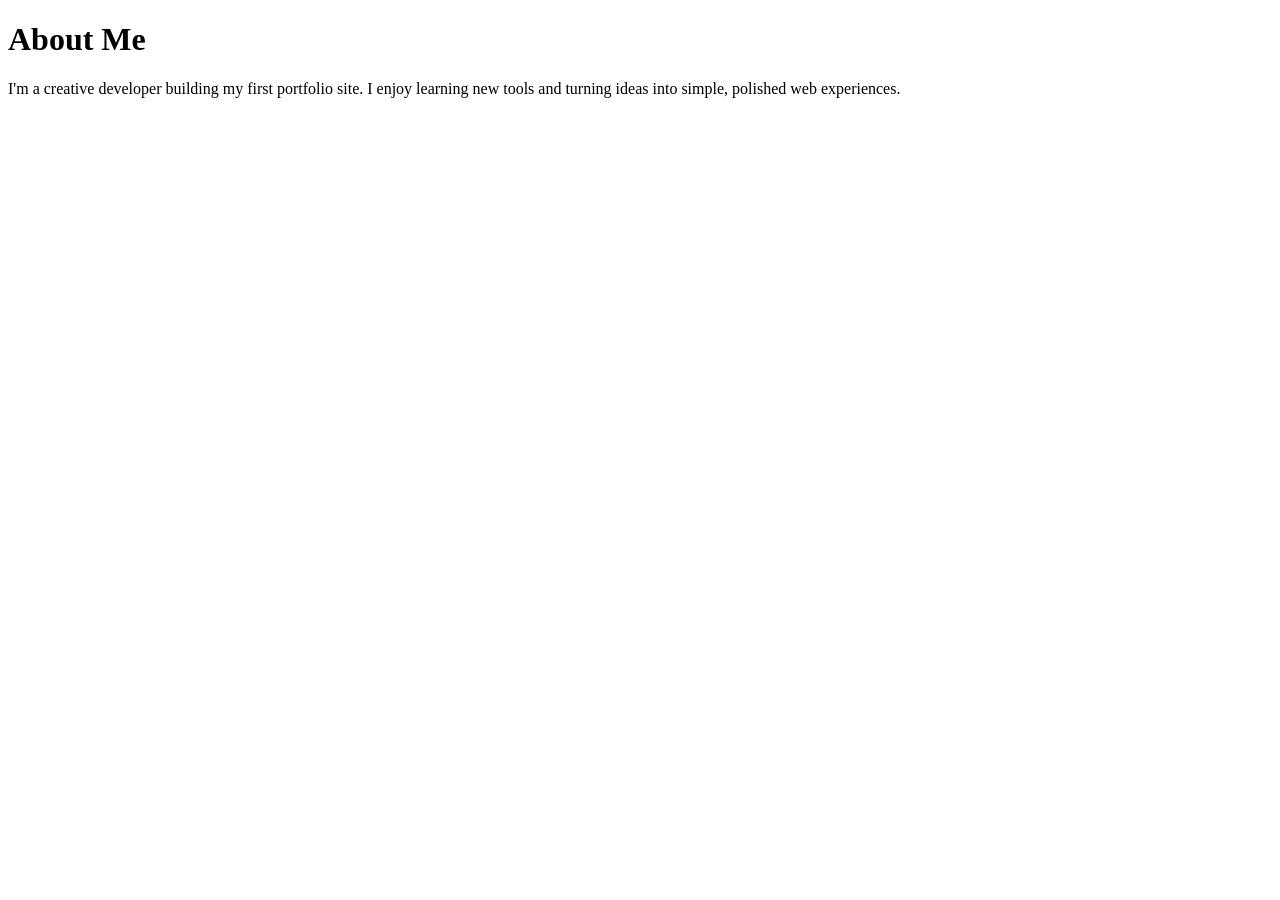
==== about.html @ ddbb2f2f "add About page and link from homepage Co-authored-by: Cursor <cursoragent@cursor.com>" ====
<!DOCTYPE html>
<html lang="en">
<head>
  <meta charset="UTF-8">
  <meta name="viewport" content="width=device-width, initial-scale=1.0">
  <title>About Me</title>
</head>
<body>
  <h1>About Me</h1>
  <p>I'm a creative developer building my first portfolio site. I enjoy learning new tools and turning ideas into simple, polished web experiences.</p>
</body>
</html>
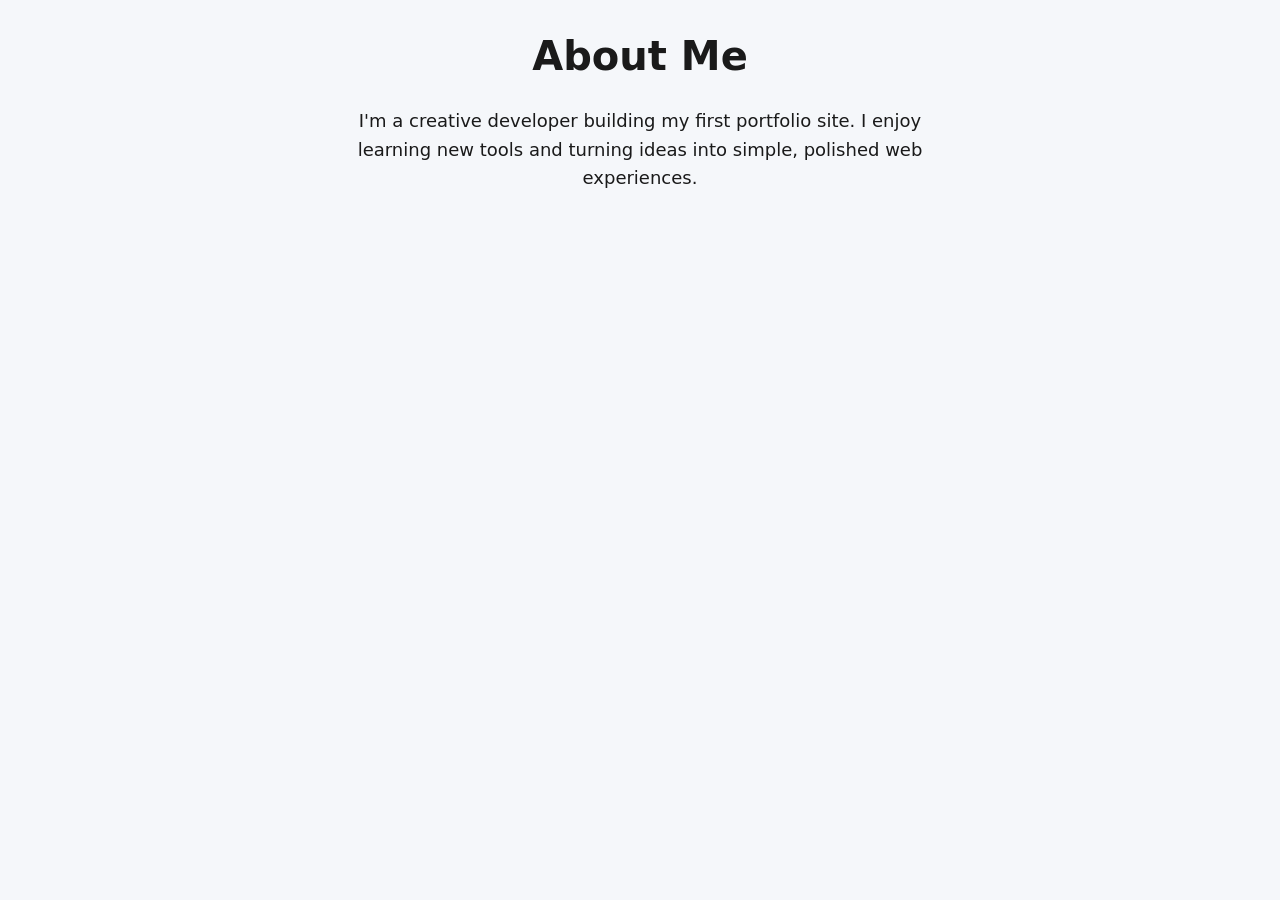
==== commit 79c5d7cd: "add styles and responsive layout Co-authored-by: Cursor <cursoragent@cursor.com>" ====
--- a/about.html
+++ b/about.html
@@ -4,6 +4,7 @@
   <meta charset="UTF-8">
   <meta name="viewport" content="width=device-width, initial-scale=1.0">
   <title>About Me</title>
+  <link rel="stylesheet" href="styles.css">
 </head>
 <body>
   <h1>About Me</h1>
--- a/styles.css
+++ b/styles.css
@@ -0,0 +1,71 @@
+*,
+*::before,
+*::after {
+  box-sizing: border-box;
+}
+
+html {
+  -webkit-text-size-adjust: 100%;
+}
+
+body {
+  margin: 0;
+  min-height: 100vh;
+  padding: clamp(1.25rem, 5vw, 2rem) clamp(1rem, 4vw, 1.5rem);
+  font-family: system-ui, -apple-system, "Segoe UI", Roboto, "Helvetica Neue", Arial, sans-serif;
+  background-color: #f5f7fa;
+  color: #1a1a1a;
+  text-align: center;
+  line-height: 1.6;
+  max-width: 100%;
+  overflow-x: hidden;
+}
+
+body > * {
+  max-width: min(36rem, 100%);
+  margin-left: auto;
+  margin-right: auto;
+}
+
+h1 {
+  font-size: clamp(1.75rem, 5vw, 2.5rem);
+  line-height: 1.2;
+  margin-top: 0;
+}
+
+p {
+  font-size: clamp(1rem, 2.5vw, 1.125rem);
+}
+
+a {
+  color: #1a365d;
+}
+
+a:hover {
+  color: #2c5282;
+}
+
+button {
+  background-color: #1a365d;
+  color: white;
+  border: none;
+  padding: 0.75rem 1.5rem;
+  font-size: 1rem;
+  border-radius: 8px;
+  cursor: pointer;
+  transition: background-color 0.2s ease;
+  min-height: 44px;
+  min-width: 44px;
+}
+
+button:hover {
+  background-color: #2c5282;
+}
+
+@media (max-width: 480px) {
+  button {
+    display: block;
+    width: 100%;
+    max-width: 20rem;
+  }
+}
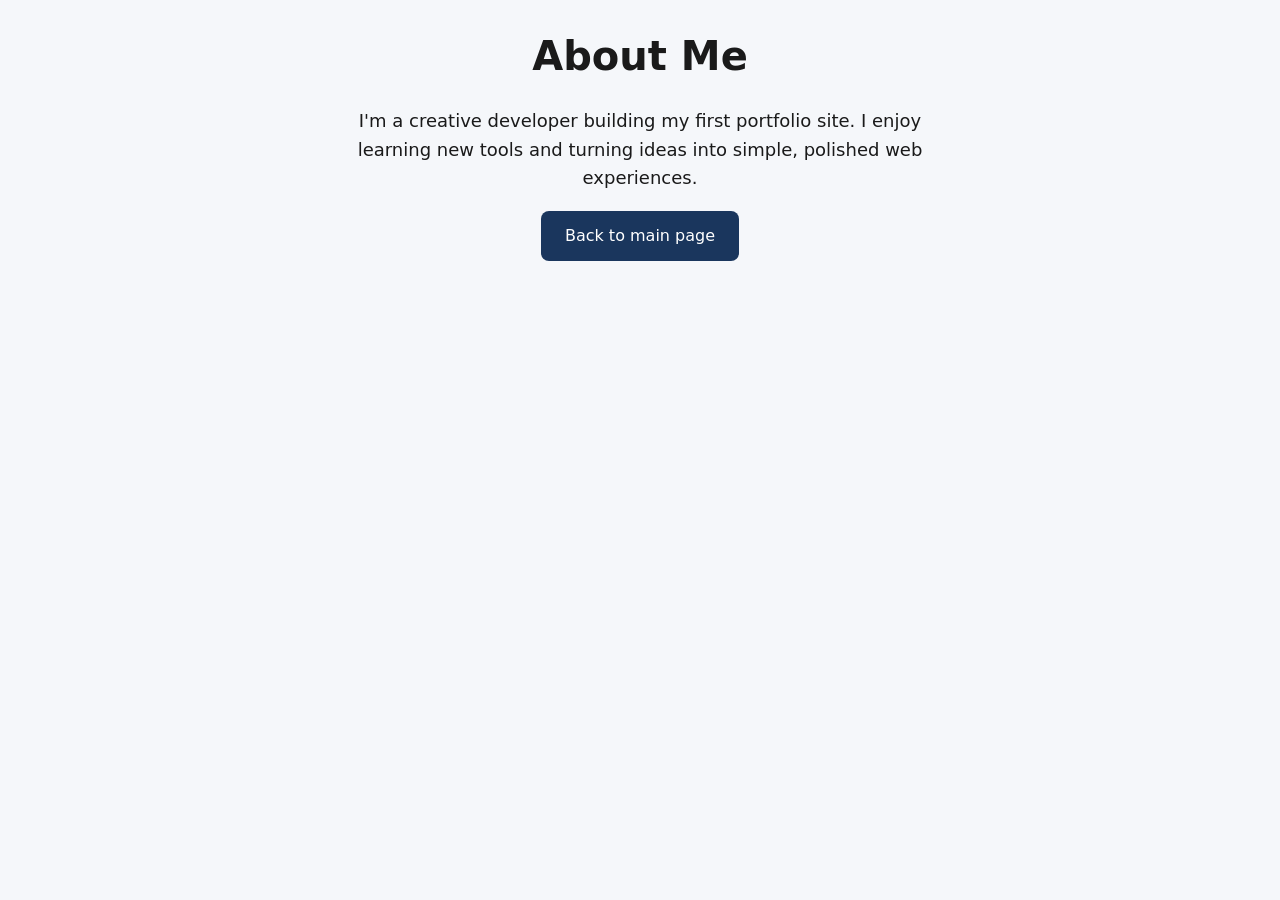
==== commit 57a7ba2f: "Add Back to main page button on About page Co-authored-by: Cursor <cursoragent@cursor.com>" ====
--- a/about.html
+++ b/about.html
@@ -9,5 +9,6 @@
 <body>
   <h1>About Me</h1>
   <p>I'm a creative developer building my first portfolio site. I enjoy learning new tools and turning ideas into simple, polished web experiences.</p>
+  <a href="index.html" class="button">Back to main page</a>
 </body>
 </html>
--- a/styles.css
+++ b/styles.css
@@ -45,7 +45,8 @@
   color: #2c5282;
 }
 
-button {
+button,
+a.button {
   background-color: #1a365d;
   color: white;
   border: none;
@@ -56,14 +57,19 @@
   transition: background-color 0.2s ease;
   min-height: 44px;
   min-width: 44px;
+  text-decoration: none;
+  display: inline-block;
 }
 
-button:hover {
+button:hover,
+a.button:hover {
   background-color: #2c5282;
+  color: white;
 }
 
 @media (max-width: 480px) {
-  button {
+  button,
+  a.button {
     display: block;
     width: 100%;
     max-width: 20rem;
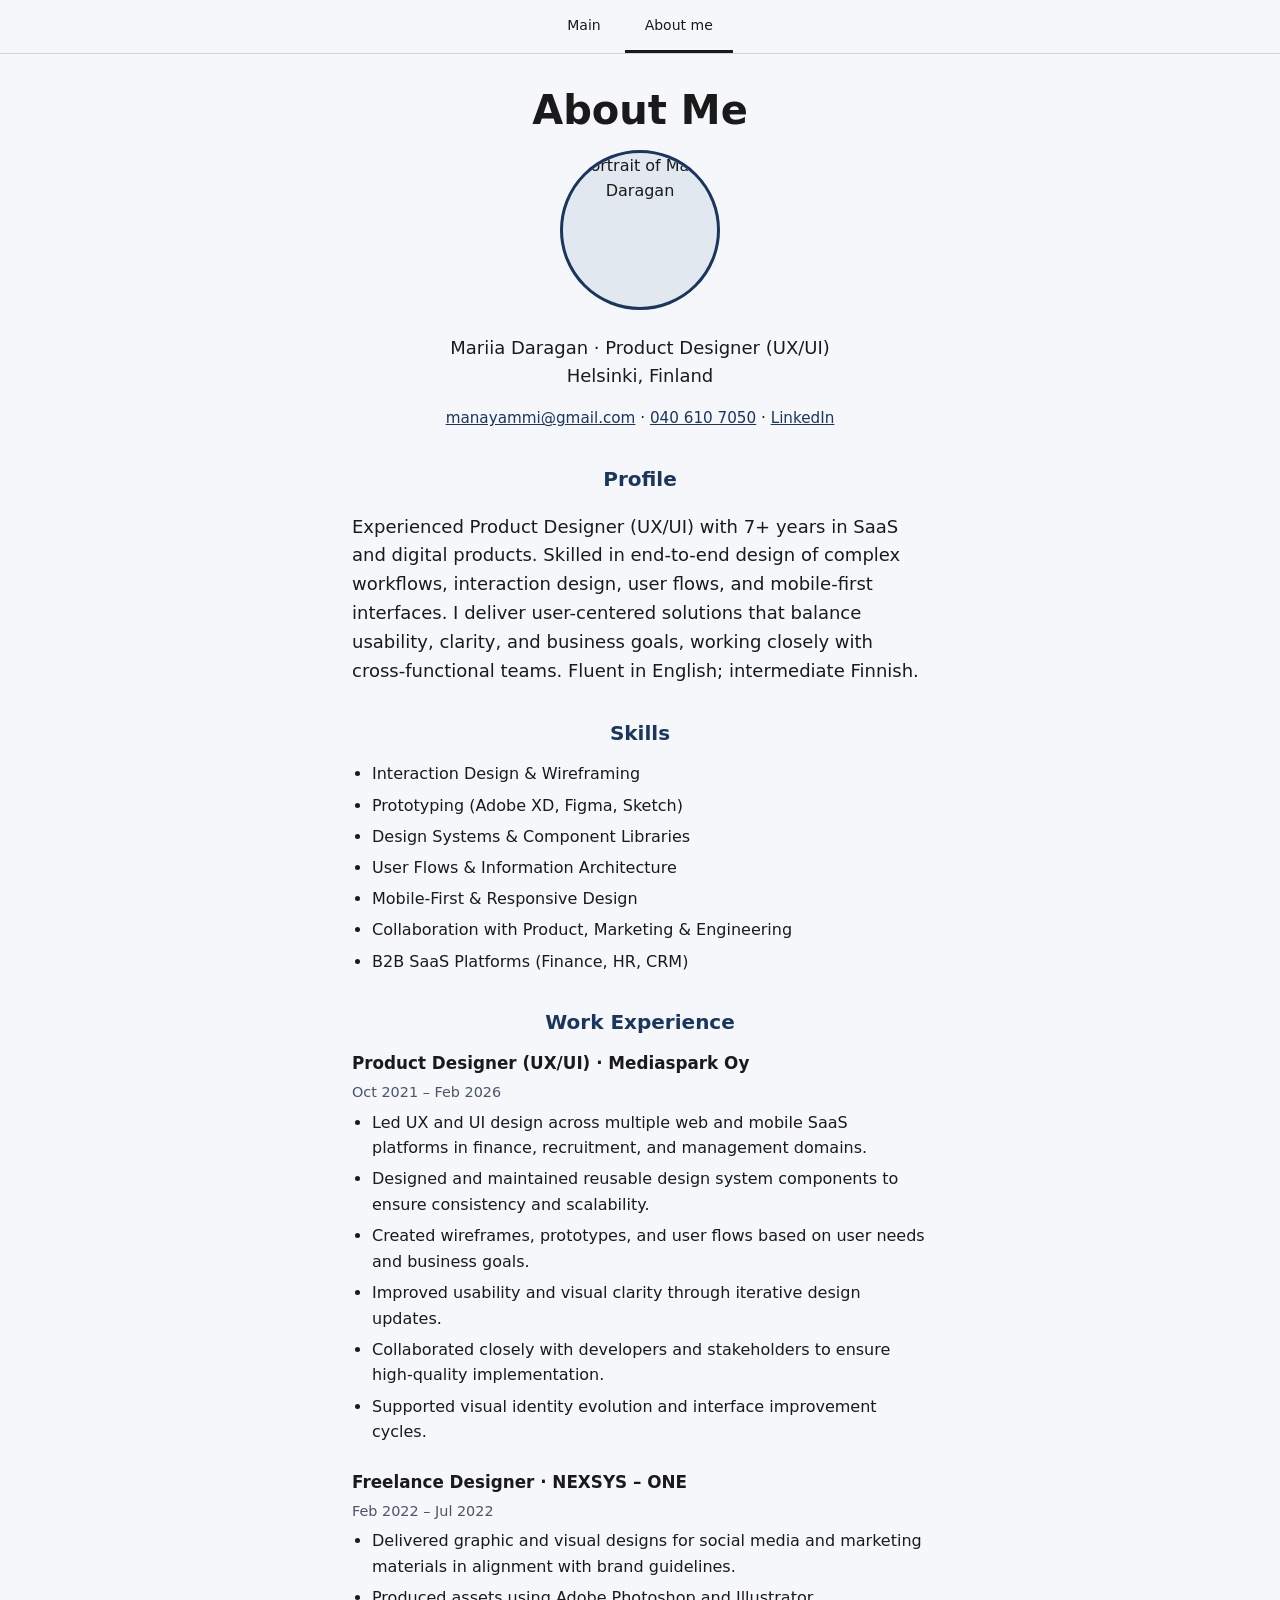
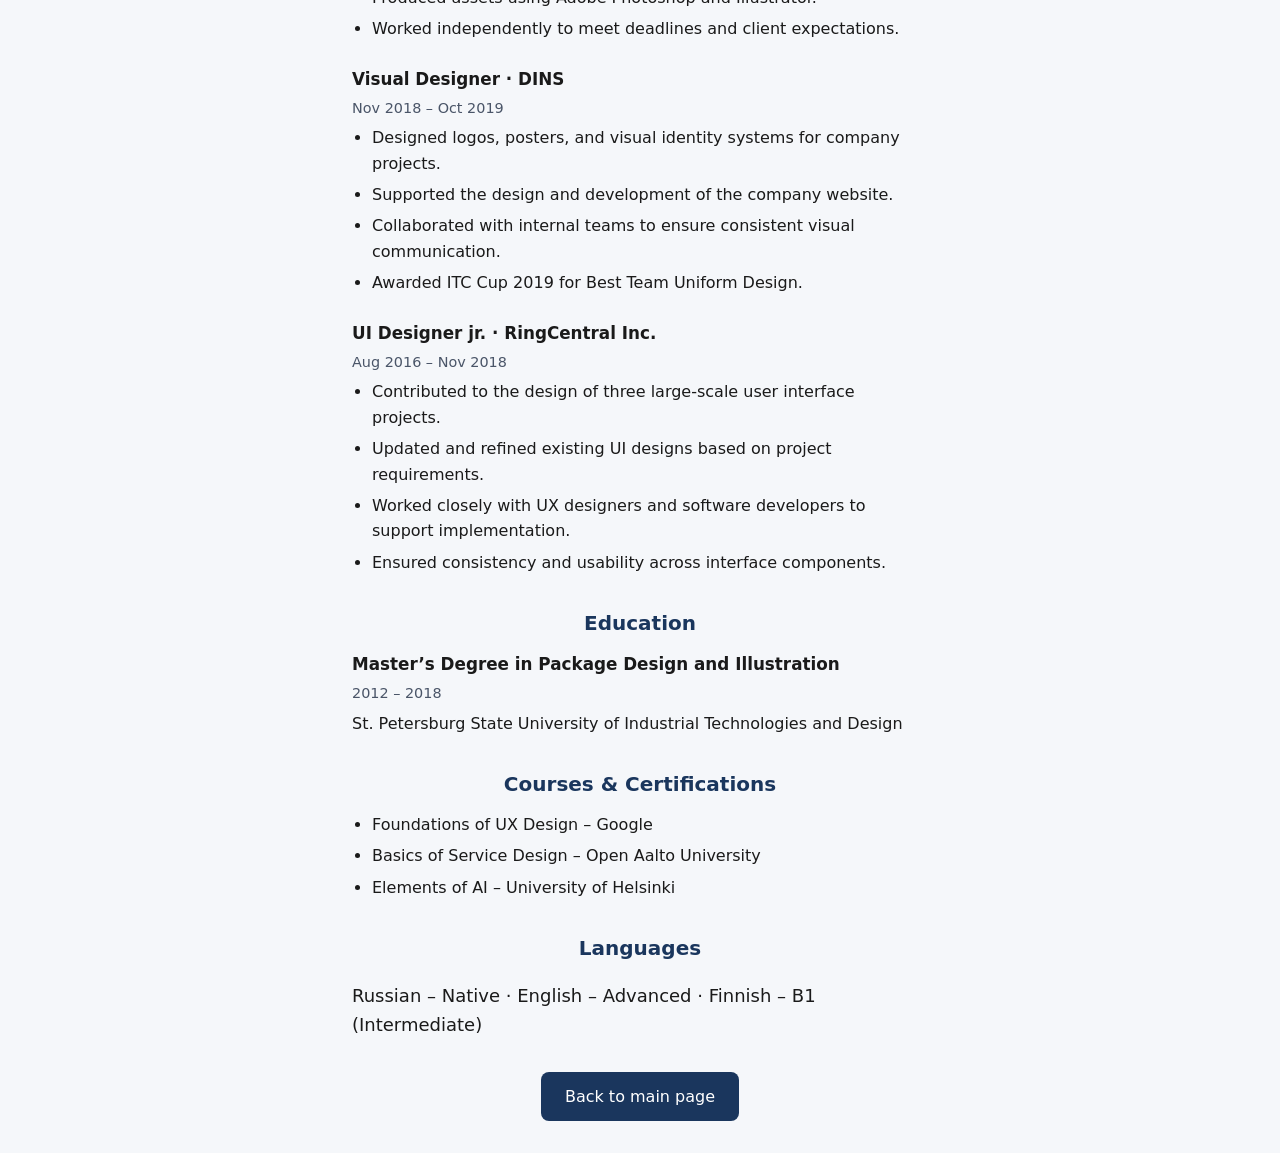
==== commit 0e925063: "Add CV content, navigation tabs, and profile photo placeholder Co-authored-by: Cursor <cursoragent@c" ====
--- a/about.html
+++ b/about.html
@@ -7,8 +7,117 @@
   <link rel="stylesheet" href="styles.css">
 </head>
 <body>
+  <header class="site-header">
+    <nav class="site-nav" aria-label="Main navigation">
+      <a href="index.html" class="nav-tab">Main</a>
+      <a href="about.html" class="nav-tab active">About me</a>
+    </nav>
+  </header>
+
   <h1>About Me</h1>
-  <p>I'm a creative developer building my first portfolio site. I enjoy learning new tools and turning ideas into simple, polished web experiences.</p>
+
+  <div class="profile-photo">
+    <img src="images/profile.jpg" alt="Portrait of Mariia Daragan">
+  </div>
+
+  <p class="intro">Mariia Daragan · Product Designer (UX/UI)<br>Helsinki, Finland</p>
+  <p class="contact">
+    <a href="mailto:manayammi@gmail.com">manayammi@gmail.com</a> ·
+    <a href="tel:+358406107050">040 610 7050</a> ·
+    <a href="https://www.linkedin.com/in/mariiadaragan" target="_blank" rel="noopener noreferrer">LinkedIn</a>
+  </p>
+
+  <section class="about-section">
+    <h2>Profile</h2>
+    <p>Experienced Product Designer (UX/UI) with 7+ years in SaaS and digital products. Skilled in end-to-end design of complex workflows, interaction design, user flows, and mobile-first interfaces. I deliver user-centered solutions that balance usability, clarity, and business goals, working closely with cross-functional teams. Fluent in English; intermediate Finnish.</p>
+  </section>
+
+  <section class="about-section">
+    <h2>Skills</h2>
+    <ul>
+      <li>Interaction Design &amp; Wireframing</li>
+      <li>Prototyping (Adobe XD, Figma, Sketch)</li>
+      <li>Design Systems &amp; Component Libraries</li>
+      <li>User Flows &amp; Information Architecture</li>
+      <li>Mobile-First &amp; Responsive Design</li>
+      <li>Collaboration with Product, Marketing &amp; Engineering</li>
+      <li>B2B SaaS Platforms (Finance, HR, CRM)</li>
+    </ul>
+  </section>
+
+  <section class="about-section">
+    <h2>Work Experience</h2>
+
+    <article class="job">
+      <h3>Product Designer (UX/UI) · Mediaspark Oy</h3>
+      <p class="dates">Oct 2021 – Feb 2026</p>
+      <ul>
+        <li>Led UX and UI design across multiple web and mobile SaaS platforms in finance, recruitment, and management domains.</li>
+        <li>Designed and maintained reusable design system components to ensure consistency and scalability.</li>
+        <li>Created wireframes, prototypes, and user flows based on user needs and business goals.</li>
+        <li>Improved usability and visual clarity through iterative design updates.</li>
+        <li>Collaborated closely with developers and stakeholders to ensure high-quality implementation.</li>
+        <li>Supported visual identity evolution and interface improvement cycles.</li>
+      </ul>
+    </article>
+
+    <article class="job">
+      <h3>Freelance Designer · NEXSYS – ONE</h3>
+      <p class="dates">Feb 2022 – Jul 2022</p>
+      <ul>
+        <li>Delivered graphic and visual designs for social media and marketing materials in alignment with brand guidelines.</li>
+        <li>Produced assets using Adobe Photoshop and Illustrator.</li>
+        <li>Worked independently to meet deadlines and client expectations.</li>
+      </ul>
+    </article>
+
+    <article class="job">
+      <h3>Visual Designer · DINS</h3>
+      <p class="dates">Nov 2018 – Oct 2019</p>
+      <ul>
+        <li>Designed logos, posters, and visual identity systems for company projects.</li>
+        <li>Supported the design and development of the company website.</li>
+        <li>Collaborated with internal teams to ensure consistent visual communication.</li>
+        <li>Awarded ITC Cup 2019 for Best Team Uniform Design.</li>
+      </ul>
+    </article>
+
+    <article class="job">
+      <h3>UI Designer jr. · RingCentral Inc.</h3>
+      <p class="dates">Aug 2016 – Nov 2018</p>
+      <ul>
+        <li>Contributed to the design of three large-scale user interface projects.</li>
+        <li>Updated and refined existing UI designs based on project requirements.</li>
+        <li>Worked closely with UX designers and software developers to support implementation.</li>
+        <li>Ensured consistency and usability across interface components.</li>
+      </ul>
+    </article>
+  </section>
+
+  <section class="about-section">
+    <h2>Education</h2>
+
+    <article class="job">
+      <h3>Master’s Degree in Package Design and Illustration</h3>
+      <p class="dates">2012 – 2018</p>
+      <p class="school">St. Petersburg State University of Industrial Technologies and Design</p>
+    </article>
+  </section>
+
+  <section class="about-section">
+    <h2>Courses &amp; Certifications</h2>
+    <ul>
+      <li>Foundations of UX Design – Google</li>
+      <li>Basics of Service Design – Open Aalto University</li>
+      <li>Elements of AI – University of Helsinki</li>
+    </ul>
+  </section>
+
+  <section class="about-section">
+    <h2>Languages</h2>
+    <p>Russian – Native · English – Advanced · Finnish – B1 (Intermediate)</p>
+  </section>
+
   <a href="index.html" class="button">Back to main page</a>
 </body>
 </html>
--- a/styles.css
+++ b/styles.css
@@ -21,20 +21,135 @@
   overflow-x: hidden;
 }
 
-body > * {
+body > *:not(.site-header) {
   max-width: min(36rem, 100%);
   margin-left: auto;
   margin-right: auto;
+}
+
+.site-header {
+  background-color: #f5f7fa;
+  border-bottom: 1px solid #d1d5db;
+  margin: calc(-1 * clamp(1.25rem, 5vw, 2rem)) calc(-1 * clamp(1rem, 4vw, 1.5rem)) 2rem;
+  padding: 0 clamp(1rem, 4vw, 1.5rem);
+}
+
+.site-nav {
+  display: flex;
+  justify-content: center;
+  gap: 0.25rem;
+  max-width: min(36rem, 100%);
+  margin: 0 auto;
+}
+
+.nav-tab {
+  padding: 0.85rem 1.25rem;
+  text-decoration: none;
+  color: #1a1a1a;
+  background-color: transparent;
+  font-size: 0.875rem;
+  font-weight: 500;
+  border-bottom: 3px solid transparent;
+  transition: border-color 0.2s ease;
+}
+
+.nav-tab:hover {
+  color: #1a1a1a;
+}
+
+.nav-tab.active {
+  color: #1a1a1a;
+  border-bottom-color: #1a1a1a;
+}
+
+.nav-tab.active:hover {
+  color: #1a1a1a;
 }
 
 h1 {
   font-size: clamp(1.75rem, 5vw, 2.5rem);
   line-height: 1.2;
   margin-top: 0;
+  margin-bottom: 1rem;
+}
+
+.profile-photo {
+  width: clamp(8rem, 40vw, 10rem);
+  height: clamp(8rem, 40vw, 10rem);
+  aspect-ratio: 1;
+  margin: 0 auto 1.5rem;
+  border-radius: 50%;
+  overflow: hidden;
+  background-color: #e2e8f0;
+  border: 3px solid #1a365d;
+}
+
+.profile-photo img {
+  width: 100%;
+  height: 100%;
+  object-fit: cover;
+  display: block;
+  border-radius: 50%;
 }
 
 p {
   font-size: clamp(1rem, 2.5vw, 1.125rem);
+}
+
+.intro {
+  font-weight: 500;
+  margin-bottom: 0.5rem;
+}
+
+.contact {
+  font-size: 0.95rem;
+  margin-bottom: 2rem;
+}
+
+.about-section {
+  text-align: left;
+  margin-bottom: 2rem;
+}
+
+.about-section h2 {
+  font-size: 1.25rem;
+  color: #1a365d;
+  margin-bottom: 0.75rem;
+  text-align: center;
+}
+
+.about-section ul {
+  padding-left: 1.25rem;
+  margin: 0;
+}
+
+.about-section li {
+  margin-bottom: 0.35rem;
+}
+
+.job {
+  margin-bottom: 1.5rem;
+}
+
+.job:last-child {
+  margin-bottom: 0;
+}
+
+.job h3 {
+  font-size: 1.05rem;
+  margin: 0 0 0.25rem;
+}
+
+.job .dates {
+  font-size: 0.9rem;
+  color: #4a5568;
+  margin: 0 0 0.35rem;
+}
+
+.job .school {
+  font-size: 1rem;
+  font-weight: normal;
+  margin: 0;
 }
 
 a {
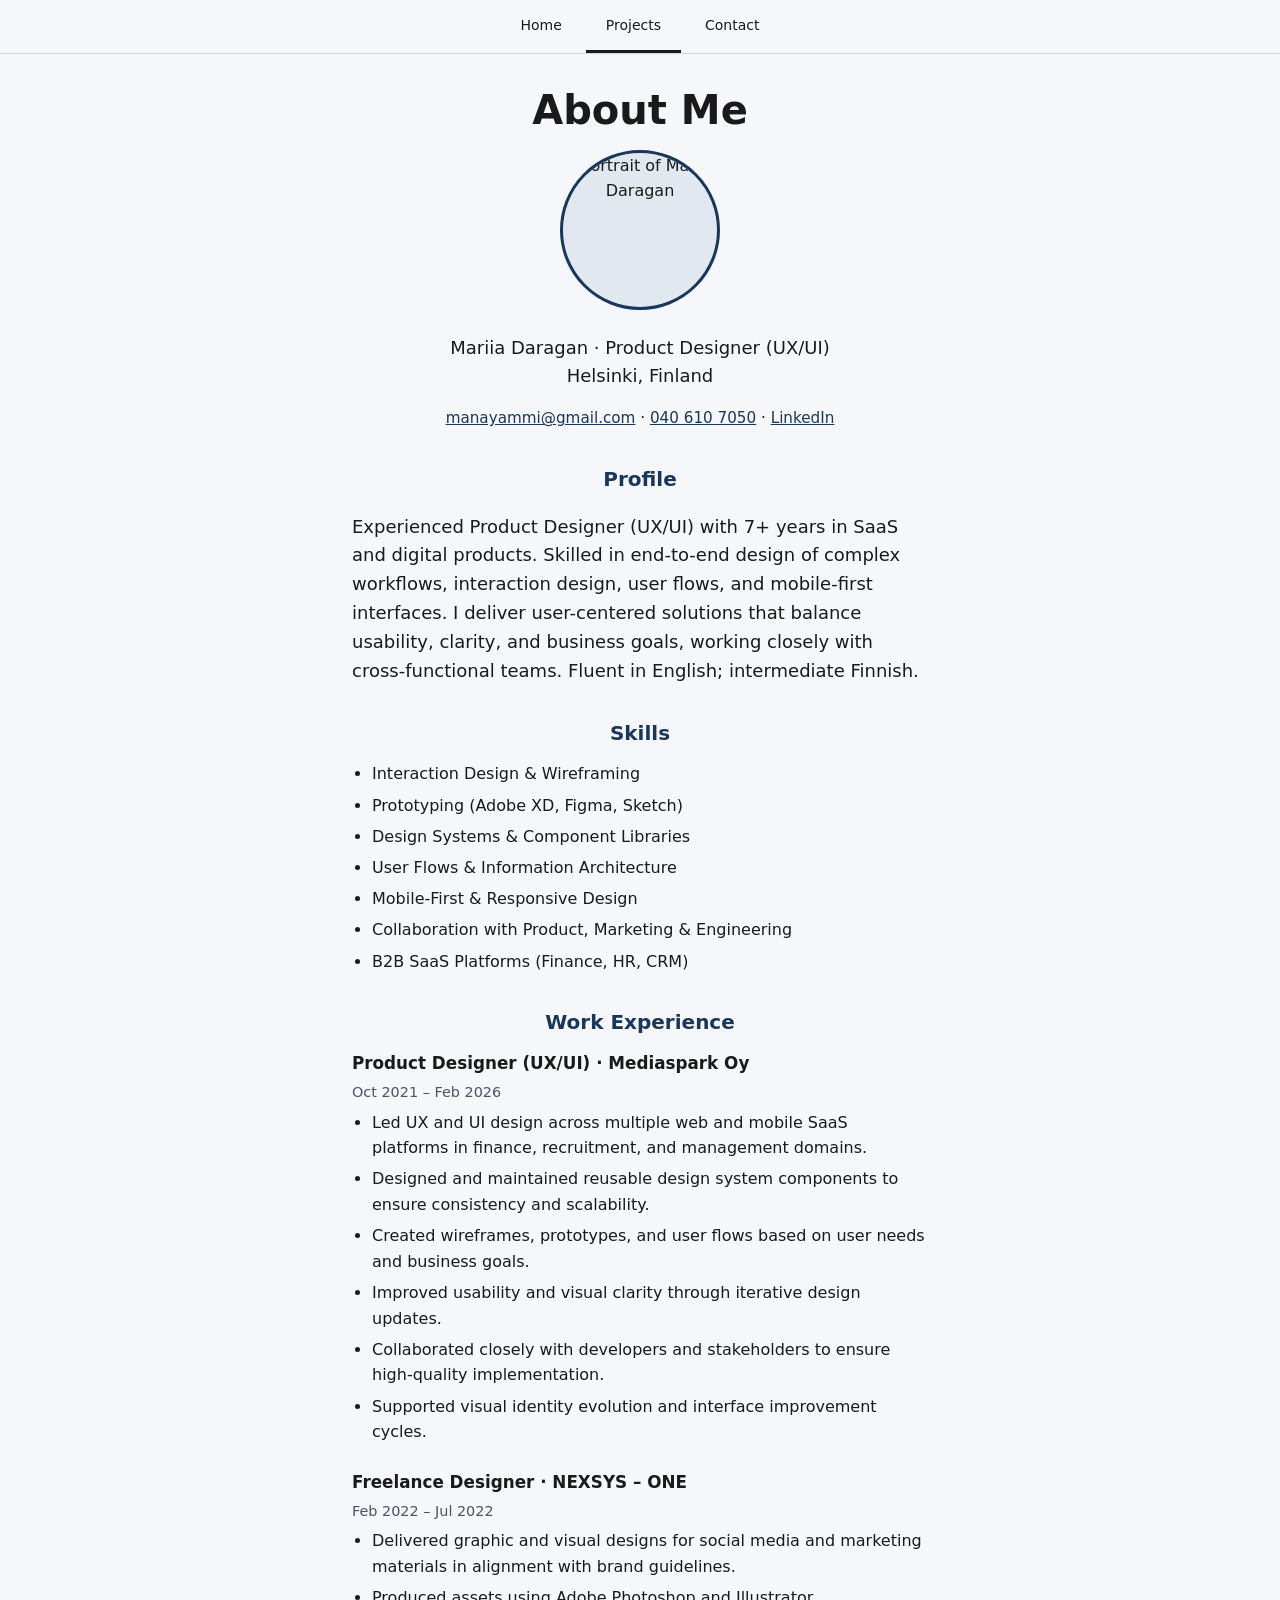
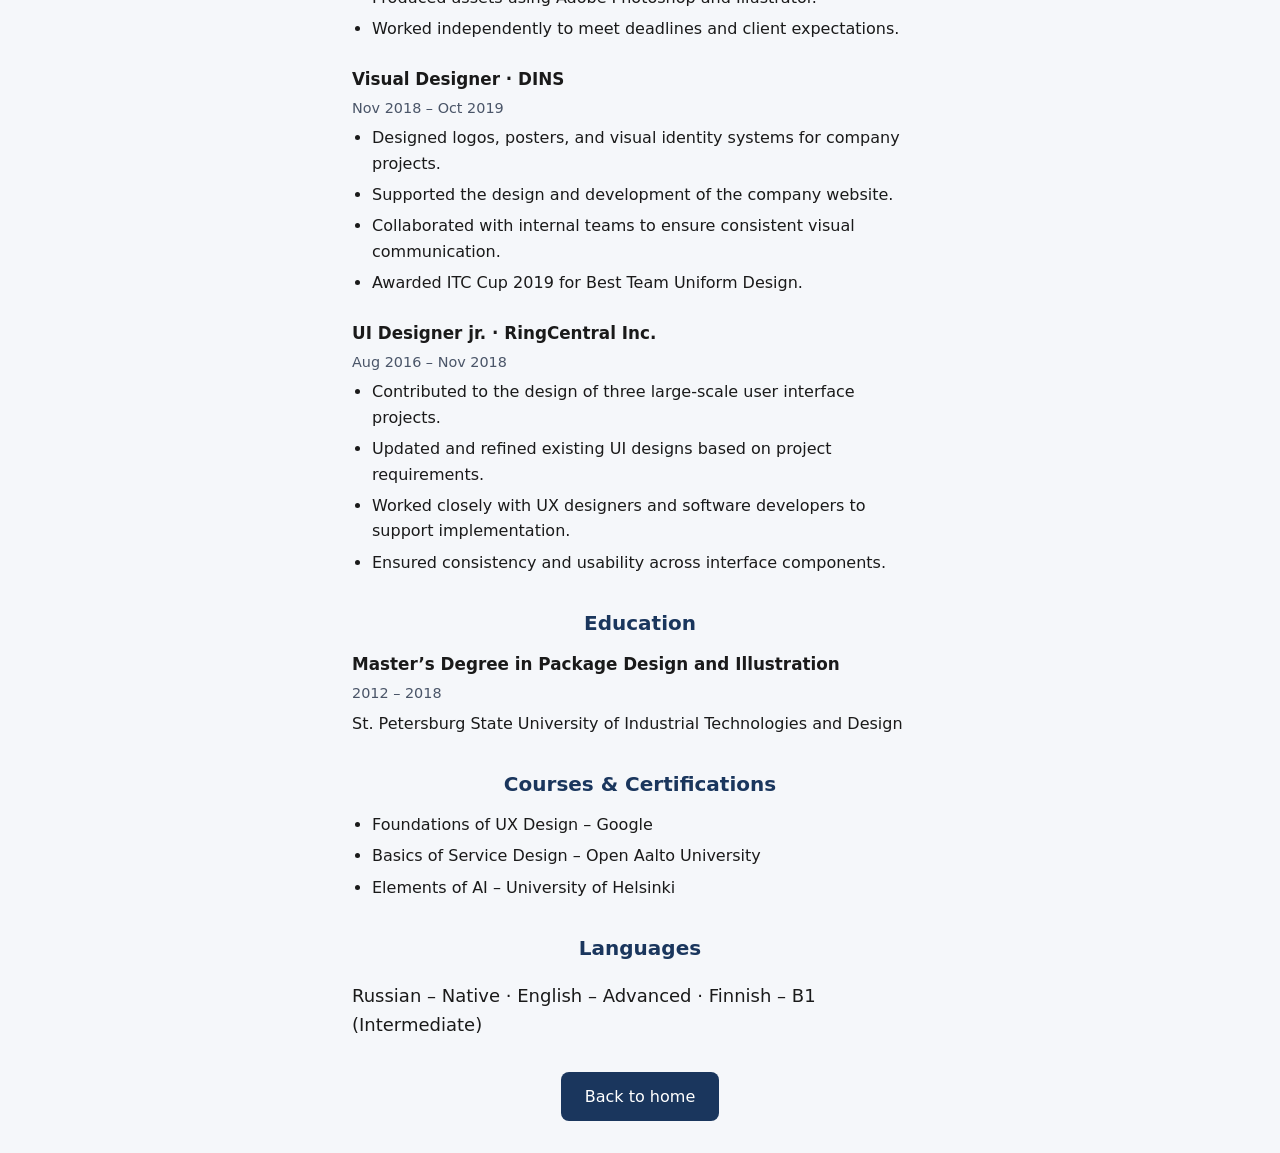
==== commit 9f8343a5: "Update homepage with portfolio case studies, navigation, and contact page Co-authored-by: Cursor <cu" ====
--- a/about.html
+++ b/about.html
@@ -9,8 +9,9 @@
 <body>
   <header class="site-header">
     <nav class="site-nav" aria-label="Main navigation">
-      <a href="index.html" class="nav-tab">Main</a>
-      <a href="about.html" class="nav-tab active">About me</a>
+      <a href="index.html" class="nav-tab">Home</a>
+      <a href="about.html" class="nav-tab active">Projects</a>
+      <a href="contact.html" class="nav-tab">Contact</a>
     </nav>
   </header>
 
@@ -118,6 +119,6 @@
     <p>Russian – Native · English – Advanced · Finnish – B1 (Intermediate)</p>
   </section>
 
-  <a href="index.html" class="button">Back to main page</a>
+  <a href="index.html" class="button">Back to home</a>
 </body>
 </html>
--- a/styles.css
+++ b/styles.css
@@ -106,6 +106,72 @@
   margin-bottom: 2rem;
 }
 
+.hero {
+  text-align: center;
+}
+
+.hero-text {
+  margin-bottom: 1.5rem;
+}
+
+.case-study {
+  margin-bottom: 2rem;
+  padding-bottom: 2rem;
+  border-bottom: 1px solid #e2e8f0;
+}
+
+.case-study:last-child {
+  margin-bottom: 0;
+  padding-bottom: 0;
+  border-bottom: none;
+}
+
+.case-tag {
+  font-size: 0.8rem;
+  font-weight: 600;
+  letter-spacing: 0.04em;
+  text-transform: uppercase;
+  color: #1a365d;
+  margin: 0 0 0.5rem;
+}
+
+.case-study h3 {
+  font-size: 1.05rem;
+  margin: 0 0 0.25rem;
+}
+
+.section-intro {
+  text-align: center;
+  margin-bottom: 1.5rem;
+}
+
+.case-subtitle {
+  font-style: italic;
+  color: #4a5568;
+  margin-bottom: 0.75rem;
+}
+
+.contact-section {
+  text-align: center;
+}
+
+.contact-section p {
+  margin-bottom: 1.25rem;
+}
+
+.contact-details {
+  text-align: center;
+}
+
+.contact-details p {
+  margin-bottom: 0.5rem;
+}
+
+.contact-location {
+  color: #4a5568;
+  margin-bottom: 1.5rem !important;
+}
+
 .about-section {
   text-align: left;
   margin-bottom: 2rem;
@@ -123,7 +189,8 @@
   margin: 0;
 }
 
-.about-section li {
+.about-section li,
+.case-study li {
   margin-bottom: 0.35rem;
 }
 
